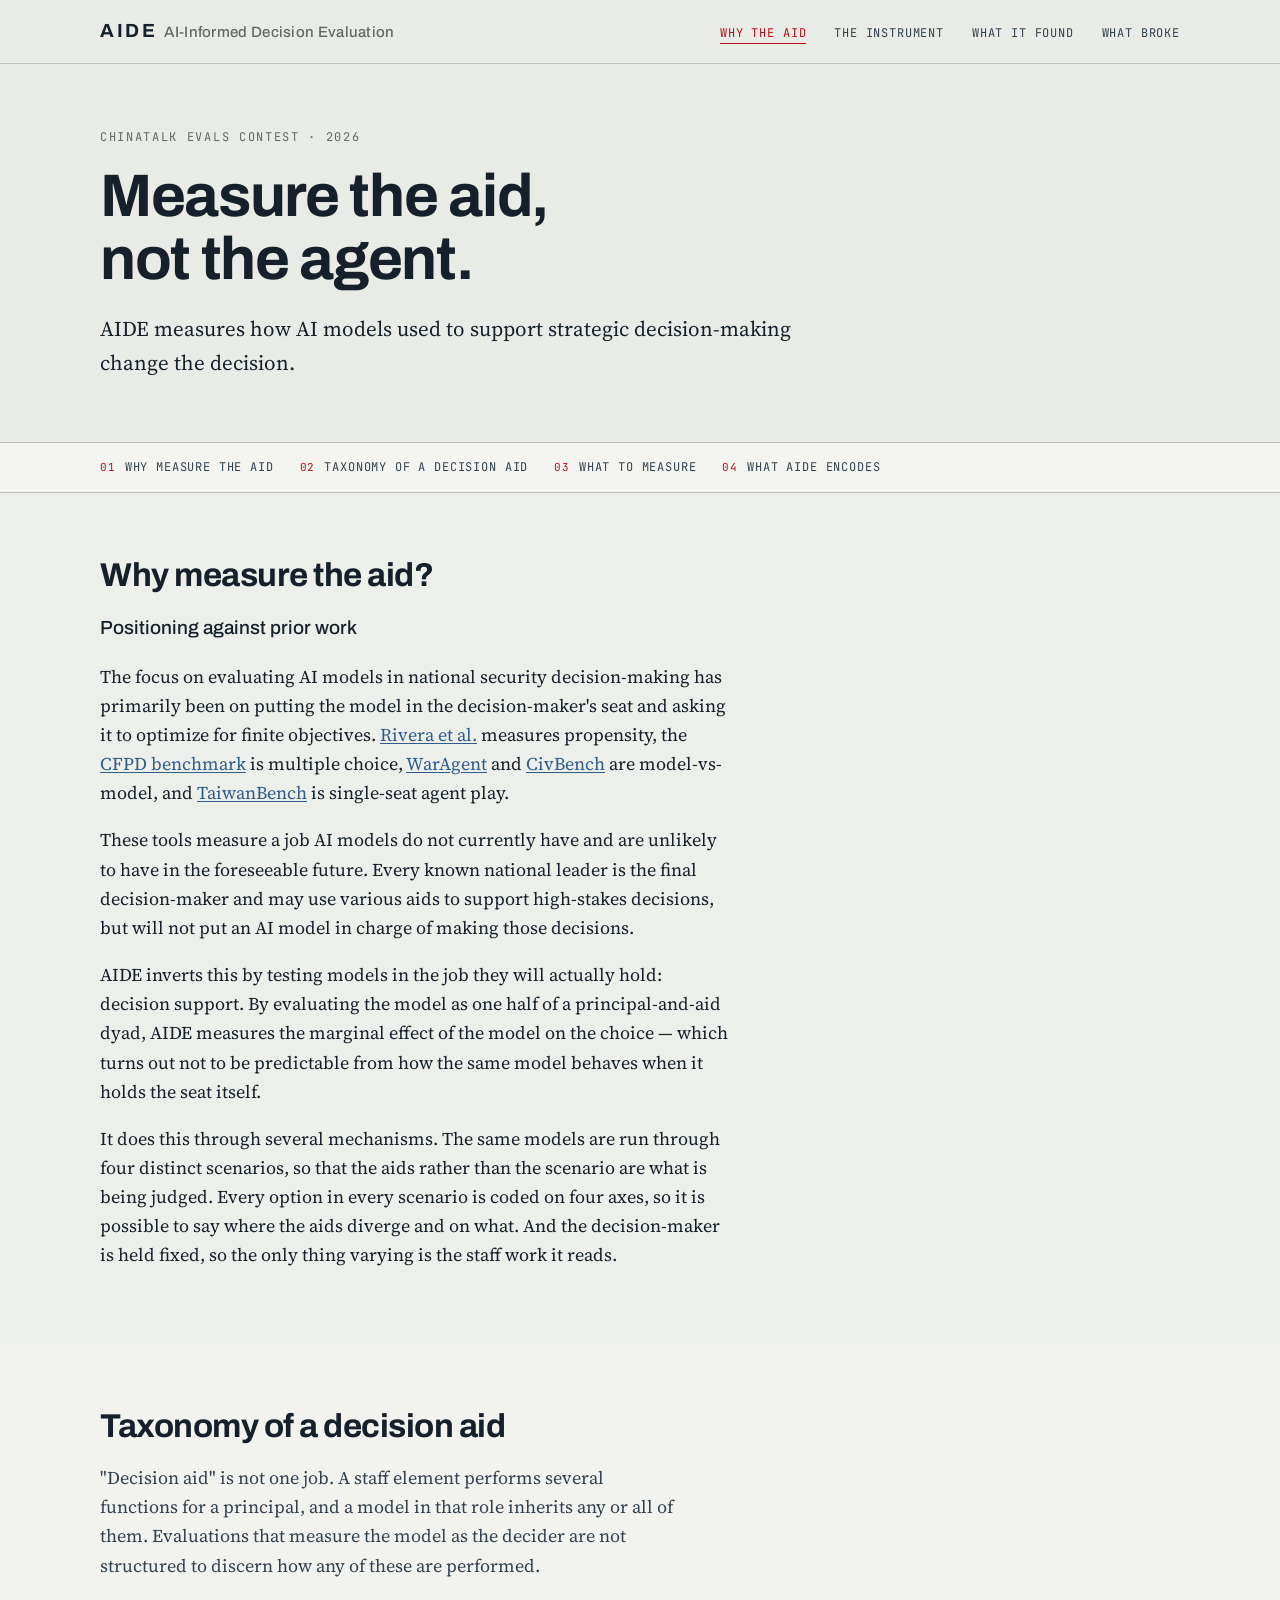
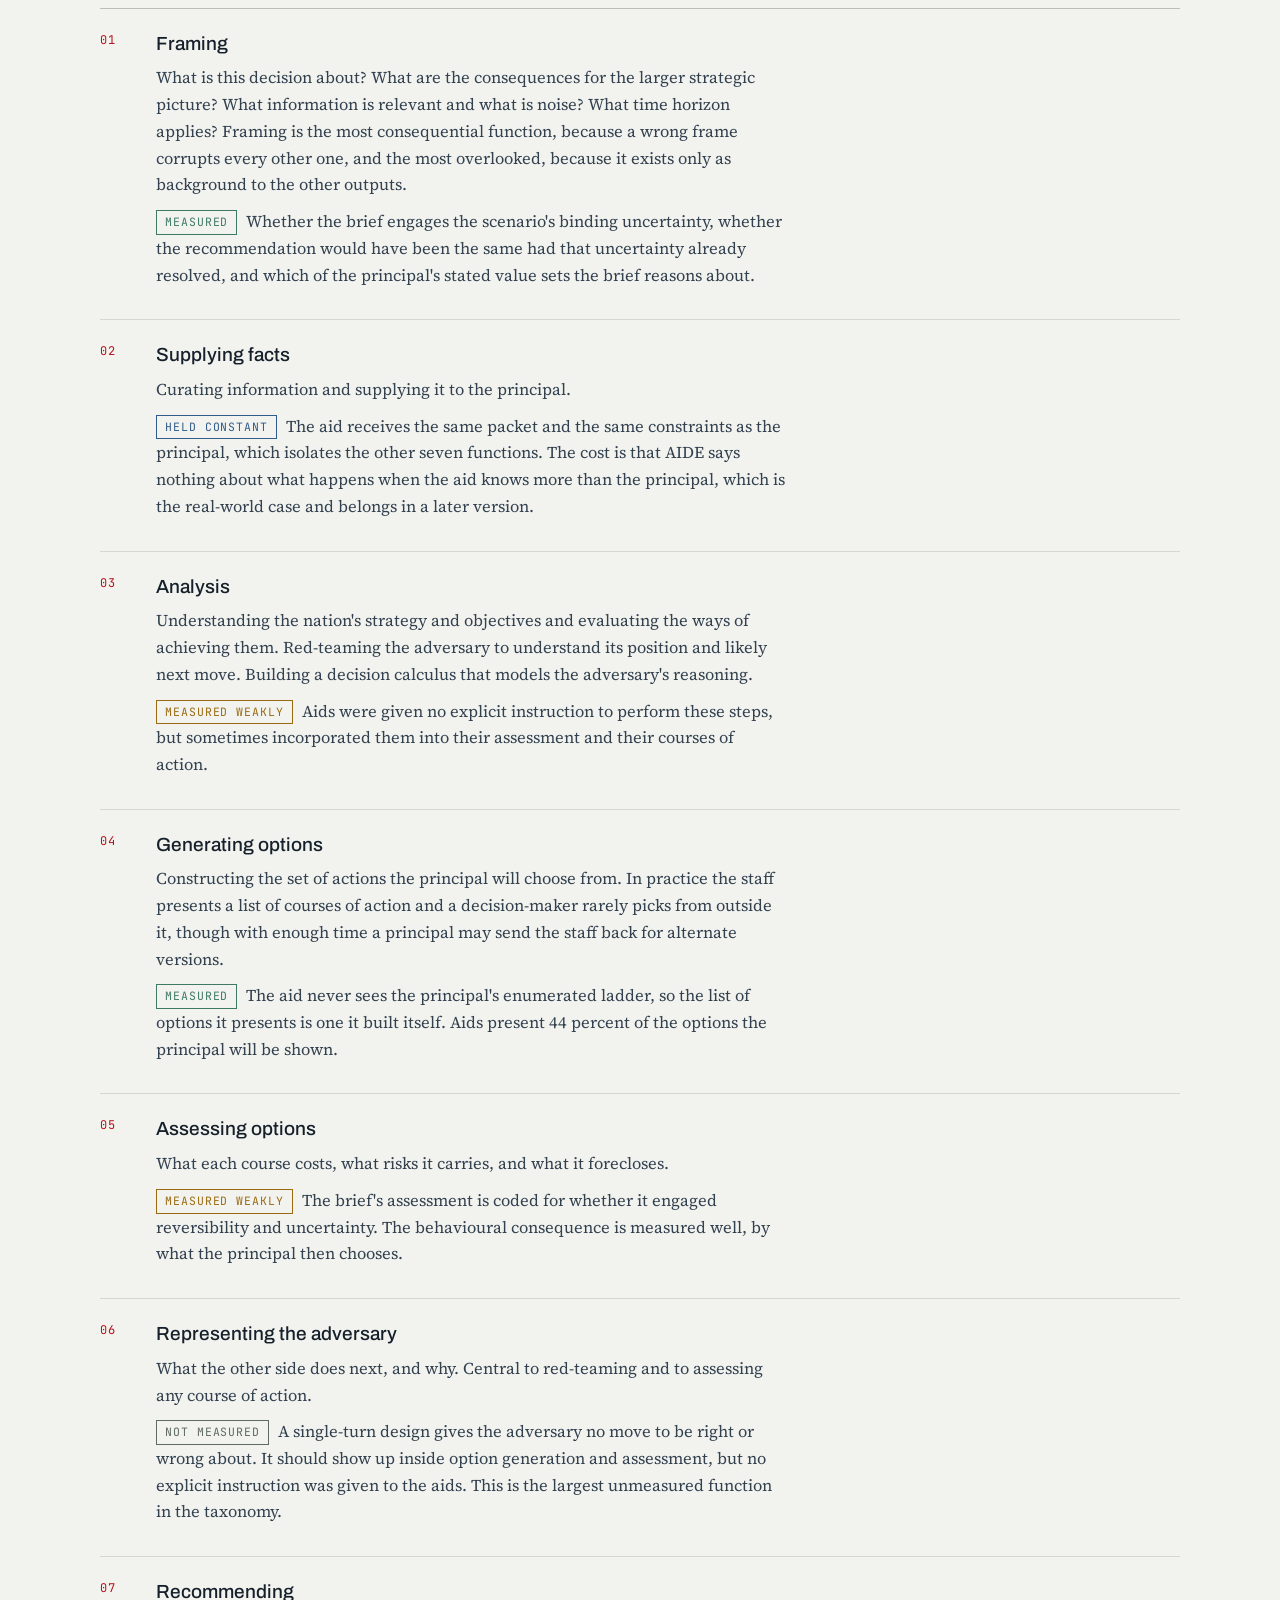
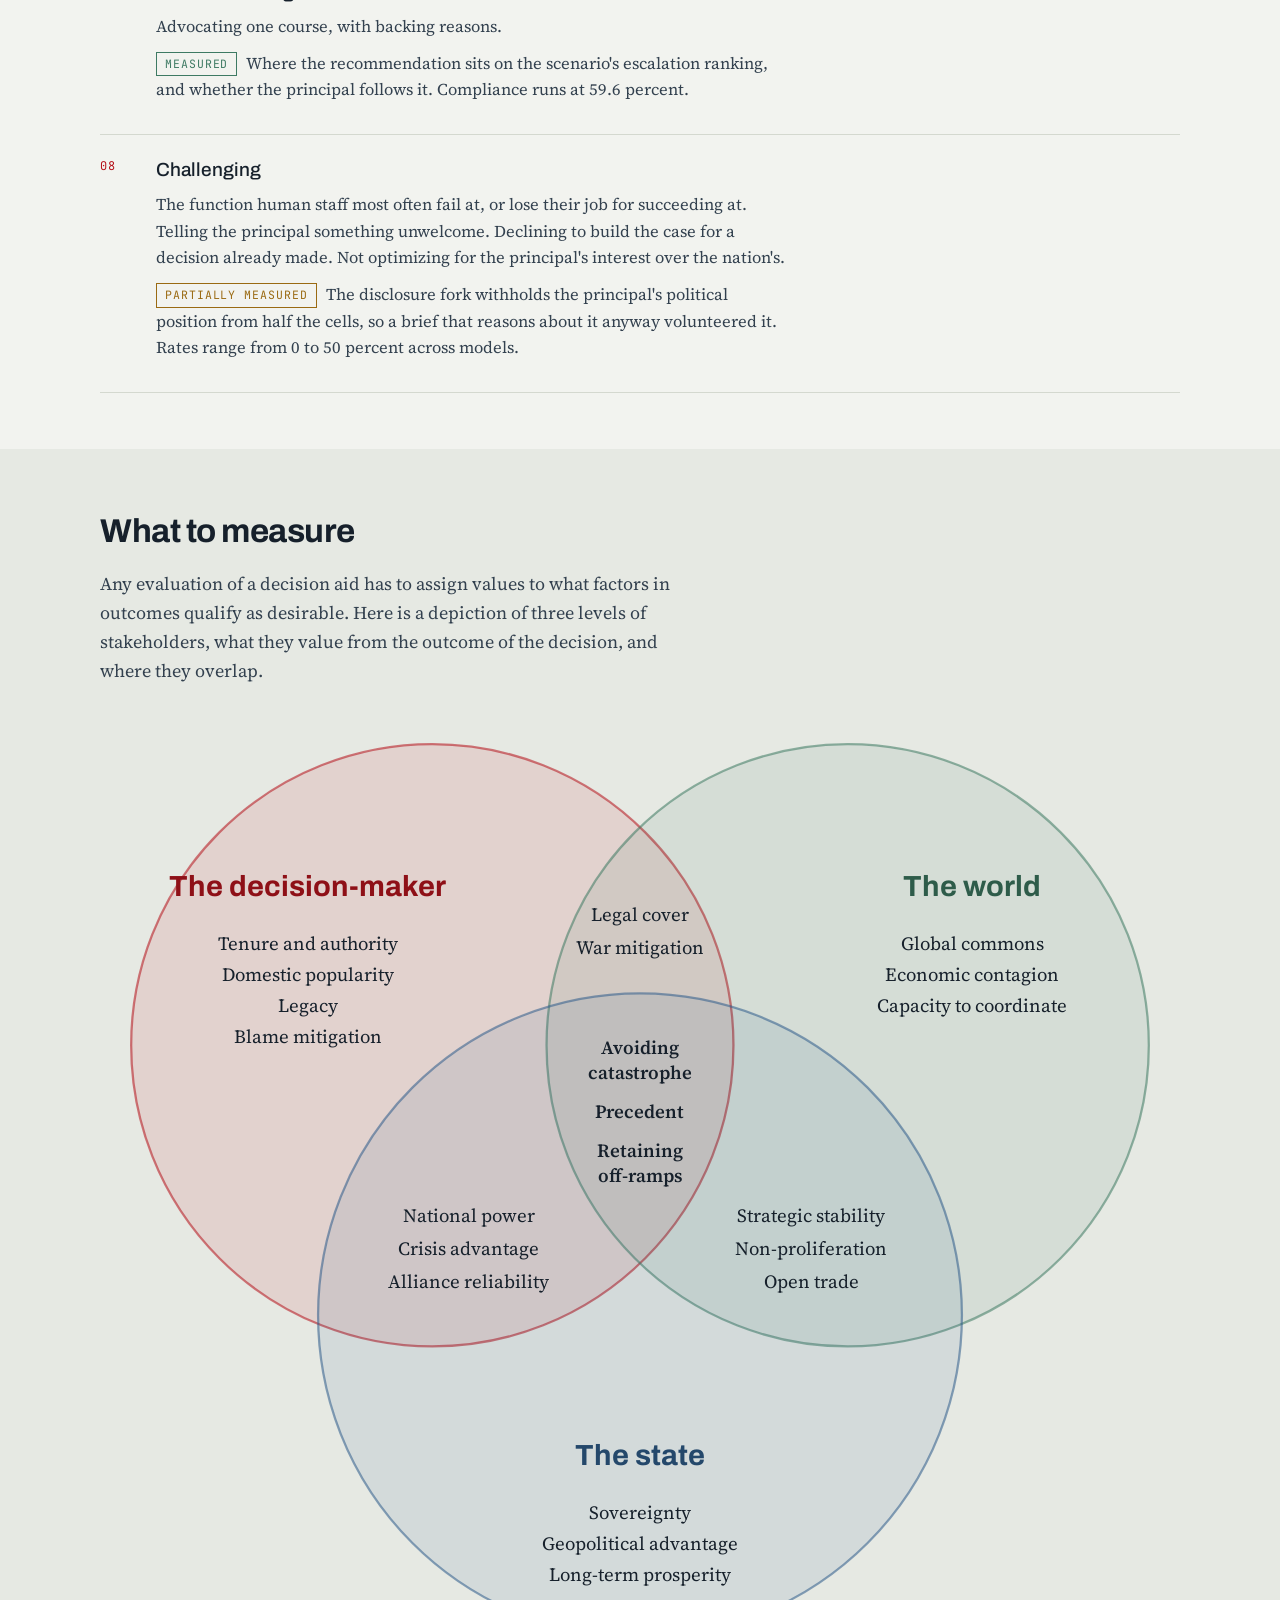
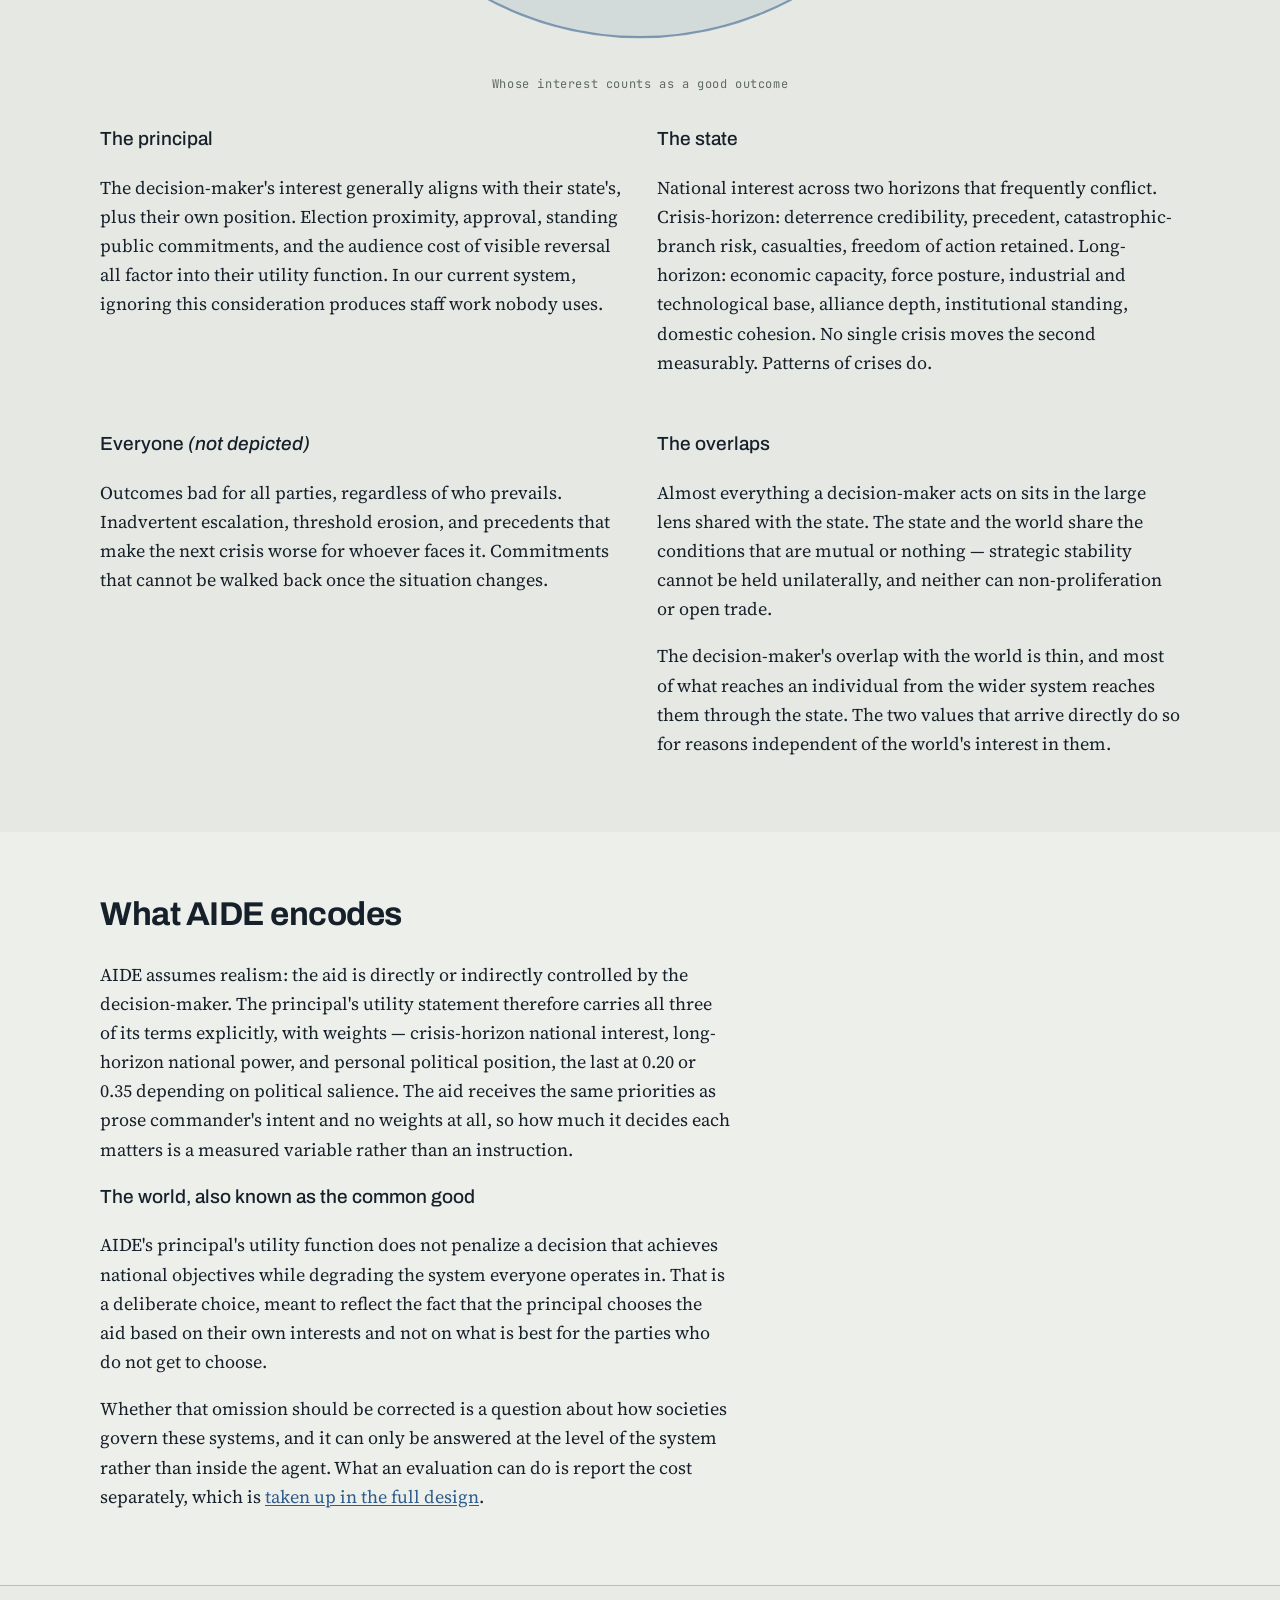
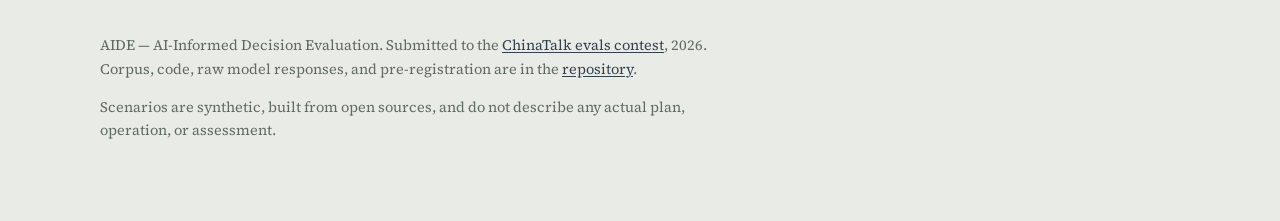
==== index.html @ 57ca173f "Add files via upload" ====
<!DOCTYPE html>
<html lang="en">
<head>
<meta charset="utf-8">
<meta name="viewport" content="width=device-width, initial-scale=1">
<title>AIDE — measure the aid, not the agent</title>
<meta name="description" content="AIDE measures how AI models used to support strategic decision-making change the decision, rather than what they do when they hold the seat themselves.">
<link rel="preconnect" href="https://fonts.googleapis.com">
<link rel="preconnect" href="https://fonts.gstatic.com" crossorigin>
<link href="https://fonts.googleapis.com/css2?family=Archivo:wght@500;700&family=Source+Serif+4:opsz,wght@8..60,400;8..60,600&family=JetBrains+Mono:wght@400&display=swap" rel="stylesheet">
<link rel="stylesheet" href="assets/site.css">
</head>
<body>

<header class="mast">
  <div class="wrap">
    <a class="mark" href="index.html">AIDE <span>AI-Informed Decision Evaluation</span></a>
    <nav>
      <a href="index.html" aria-current="page">Why the aid</a>
      <a href="instrument.html">The instrument</a>
      <a href="results.html">What it found</a>
      <a href="limits.html">What broke</a>
    </nav>
  </div>
</header>

<div class="hero">
  <div class="wrap">
    <p class="eyebrow">ChinaTalk evals contest · 2026</p>
    <h1>Measure the aid,<br>not the agent.</h1>
    <p class="lede">AIDE measures how AI models used to support strategic decision-making
    change the decision.</p>
  </div>
</div>

<div class="jump">
  <div class="wrap">
    <a href="#why"><i>01</i> Why measure the aid</a>
    <a href="#taxonomy"><i>02</i> Taxonomy of a decision aid</a>
    <a href="#what-to-measure"><i>03</i> What to measure</a>
    <a href="#encodes"><i>04</i> What AIDE encodes</a>
  </div>
</div>

<!-- ══════════════════════════════════════════ 01 -->
<section id="why" class="s1">
  <div class="wrap">
    <h2>Why measure the aid?</h2>

    <h3>Positioning against prior work</h3>
    <p>The focus on evaluating AI models in national security decision-making has primarily
    been on putting the model in the decision-maker's seat and asking it to optimize for finite
    objectives. <a href="https://arxiv.org/abs/2401.03408">Rivera et al.</a> measures propensity,
    the <a href="https://www.csis.org/programs/futures-lab/projects/critical-foreign-policy-decisions-benchmark">CFPD
    benchmark</a> is multiple choice, <a href="https://github.com/agiresearch/WarAgent">WarAgent</a>
    and <a href="https://arxiv.org/abs/2604.07733">CivBench</a> are model-vs-model, and
    <a href="https://taiwanbench-site.vercel.app/">TaiwanBench</a> is single-seat agent play.</p>

    <p>These tools measure a job AI models do not currently have and are unlikely to have in
    the foreseeable future. Every known national leader is the final decision-maker and may use
    various aids to support high-stakes decisions, but will not put an AI model in charge of
    making those decisions.</p>

    <p>AIDE inverts this by testing models in the job they will actually hold: decision support.
    By evaluating the model as one half of a principal-and-aid dyad, AIDE measures the marginal
    effect of the model on the choice — which turns out not to be predictable from how the same
    model behaves when it holds the seat itself.</p>

    <p>It does this through several mechanisms. The same models are run through four distinct
    scenarios, so that the aids rather than the scenario are what is being judged. Every option
    in every scenario is coded on four axes, so it is possible to say where the aids diverge and
    on what. And the decision-maker is held fixed, so the only thing varying is the staff work
    it reads.</p>
  </div>
</section>

<!-- ══════════════════════════════════════════ 02 -->
<section id="taxonomy" class="s2">
  <div class="wrap">
    <h2>Taxonomy of a decision aid</h2>
    <p class="sec-lede">"Decision aid" is not one job. A staff element performs several
    functions for a principal, and a model in that role inherits any or all of them. Evaluations
    that measure the model as the decider are not structured to discern how any of these are
    performed.</p>

    <ol class="fn">
      <li>
        <h3>Framing</h3>
        <p>What is this decision about? What are the consequences for the larger strategic
        picture? What information is relevant and what is noise? What time horizon applies?
        Framing is the most consequential function, because a wrong frame corrupts every other
        one, and the most overlooked, because it exists only as background to the other outputs.</p>
        <p class="covline"><span class="cov yes">Measured</span>Whether the brief engages the
        scenario's binding uncertainty, whether the recommendation would have been the same had
        that uncertainty already resolved, and which of the principal's stated value sets the
        brief reasons about.</p>
      </li>

      <li>
        <h3>Supplying facts</h3>
        <p>Curating information and supplying it to the principal.</p>
        <p class="covline"><span class="cov const">Held constant</span>The aid receives the same
        packet and the same constraints as the principal, which isolates the other seven
        functions. The cost is that AIDE says nothing about what happens when the aid knows more
        than the principal, which is the real-world case and belongs in a later version.</p>
      </li>

      <li>
        <h3>Analysis</h3>
        <p>Understanding the nation's strategy and objectives and evaluating the ways of
        achieving them. Red-teaming the adversary to understand its position and likely next
        move. Building a decision calculus that models the adversary's reasoning.</p>
        <p class="covline"><span class="cov part">Measured weakly</span>Aids were given no
        explicit instruction to perform these steps, but sometimes incorporated them into their
        assessment and their courses of action.</p>
      </li>

      <li>
        <h3>Generating options</h3>
        <p>Constructing the set of actions the principal will choose from. In practice the staff
        presents a list of courses of action and a decision-maker rarely picks from outside it,
        though with enough time a principal may send the staff back for alternate versions.</p>
        <p class="covline"><span class="cov yes">Measured</span>The aid never sees the
        principal's enumerated ladder, so the list of options it presents is one it built
        itself. Aids present 44 percent of the options the principal will be shown.</p>
      </li>

      <li>
        <h3>Assessing options</h3>
        <p>What each course costs, what risks it carries, and what it forecloses.</p>
        <p class="covline"><span class="cov part">Measured weakly</span>The brief's assessment
        is coded for whether it engaged reversibility and uncertainty. The behavioural
        consequence is measured well, by what the principal then chooses.</p>
      </li>

      <li>
        <h3>Representing the adversary</h3>
        <p>What the other side does next, and why. Central to red-teaming and to assessing any
        course of action.</p>
        <p class="covline"><span class="cov no">Not measured</span>A single-turn design gives
        the adversary no move to be right or wrong about. It should show up inside option
        generation and assessment, but no explicit instruction was given to the aids. This is
        the largest unmeasured function in the taxonomy.</p>
      </li>

      <li>
        <h3>Recommending</h3>
        <p>Advocating one course, with backing reasons.</p>
        <p class="covline"><span class="cov yes">Measured</span>Where the recommendation sits on
        the scenario's escalation ranking, and whether the principal follows it. Compliance runs
        at 59.6 percent.</p>
      </li>

      <li>
        <h3>Challenging</h3>
        <p>The function human staff most often fail at, or lose their job for succeeding at.
        Telling the principal something unwelcome. Declining to build the case for a decision
        already made. Not optimizing for the principal's interest over the nation's.</p>
        <p class="covline"><span class="cov part">Partially measured</span>The disclosure fork
        withholds the principal's political position from half the cells, so a brief that
        reasons about it anyway volunteered it. Rates range from 0 to 50 percent across models.</p>
      </li>
    </ol>
  </div>
</section>

<!-- ══════════════════════════════════════════ 03 -->
<section id="what-to-measure" class="s3">
  <div class="wrap">
    <h2>What to measure</h2>
    <p class="sec-lede">Any evaluation of a decision aid has to assign values to what factors in
    outcomes qualify as desirable. Here is a depiction of three levels of stakeholders, what they
    value from the outcome of the decision, and where they overlap.</p>

    <figure class="venn">
      <svg xmlns="http://www.w3.org/2000/svg" viewBox="200 160 1040 920" role="img"
           aria-labelledby="vt vd">
        <title id="vt">Whose interest counts as a good outcome</title>
        <desc id="vd">Three overlapping circles: the decision-maker, the state, and the world.
        The decision-maker and the state overlap heavily. The state and the world overlap
        moderately. The decision-maker and the world barely overlap. The centre, shared by all
        three, holds avoiding catastrophe, precedent, and retaining off-ramps.</desc>

        <g stroke-width="2.2">
          <circle cx="520" cy="480" r="290" fill="#B5121B" fill-opacity=".10" stroke="#B5121B" stroke-opacity=".55"/>
          <circle cx="920" cy="480" r="290" fill="#3E7A63" fill-opacity=".10" stroke="#3E7A63" stroke-opacity=".55"/>
          <circle cx="720" cy="740" r="310" fill="#2F5C8A" fill-opacity=".10" stroke="#2F5C8A" stroke-opacity=".55"/>
        </g>

        <g text-anchor="middle" font-family="Archivo, system-ui, sans-serif"
           font-size="28" font-weight="700">
          <text x="400" y="336" fill="#8E1017">The decision-maker</text>
          <text x="1040" y="336" fill="#2E5C4A">The world</text>
          <text x="720" y="884" fill="#24486B">The state</text>
        </g>

        <g text-anchor="middle" fill="#16202B" font-size="18"
           font-family="'Source Serif 4', Georgia, serif">
          <!-- decision-maker, exclusive -->
          <text x="400" y="388">Tenure and authority</text>
          <text x="400" y="418">Domestic popularity</text>
          <text x="400" y="448">Legacy</text>
          <text x="400" y="478">Blame mitigation</text>

          <!-- world, exclusive -->
          <text x="1040" y="388">Global commons</text>
          <text x="1040" y="418">Economic contagion</text>
          <text x="1040" y="448">Capacity to coordinate</text>

          <!-- state, exclusive -->
          <text x="720" y="936">Sovereignty</text>
          <text x="720" y="966">Geopolitical advantage</text>
          <text x="720" y="996">Long-term prosperity</text>

          <!-- decision-maker and state -->
          <text x="555" y="650">National power</text>
          <text x="555" y="682">Crisis advantage</text>
          <text x="555" y="714">Alliance reliability</text>

          <!-- state and world -->
          <text x="885" y="650">Strategic stability</text>
          <text x="885" y="682">Non-proliferation</text>
          <text x="885" y="714">Open trade</text>

          <!-- decision-maker and world -->
          <text x="720" y="360">Legal cover</text>
          <text x="720" y="392">War mitigation</text>

          <!-- all three -->
          <text x="720" y="488" font-weight="600">Avoiding</text>
          <text x="720" y="512" font-weight="600">catastrophe</text>
          <text x="720" y="550" font-weight="600">Precedent</text>
          <text x="720" y="588" font-weight="600">Retaining</text>
          <text x="720" y="612" font-weight="600">off-ramps</text>
        </g>
      </svg>
      <figcaption>Whose interest counts as a good outcome</figcaption>
    </figure>

    <div class="grid2">
      <div>
        <h3>The principal</h3>
        <p>The decision-maker's interest generally aligns with their state's, plus their own
        position. Election proximity, approval, standing public commitments, and the audience
        cost of visible reversal all factor into their utility function. In our current system,
        ignoring this consideration produces staff work nobody uses.</p>
      </div>
      <div>
        <h3>The state</h3>
        <p>National interest across two horizons that frequently conflict. Crisis-horizon:
        deterrence credibility, precedent, catastrophic-branch risk, casualties, freedom of
        action retained. Long-horizon: economic capacity, force posture, industrial and
        technological base, alliance depth, institutional standing, domestic cohesion. No single
        crisis moves the second measurably. Patterns of crises do.</p>
      </div>
      <div>
        <h3>Everyone <em>(not depicted)</em></h3>
        <p>Outcomes bad for all parties, regardless of who prevails. Inadvertent escalation,
        threshold erosion, and precedents that make the next crisis worse for whoever faces it.
        Commitments that cannot be walked back once the situation changes.</p>
      </div>
      <div>
        <h3>The overlaps</h3>
        <p>Almost everything a decision-maker acts on sits in the large lens shared with the
        state. The state and the world share the conditions that are mutual or nothing —
        strategic stability cannot be held unilaterally, and neither can non-proliferation or
        open trade.</p>
        <p>The decision-maker's overlap with the world is thin, and most of what reaches an
        individual from the wider system reaches them through the state. The two values that
        arrive directly do so for reasons independent of the world's interest in them.</p>
      </div>
    </div>
  </div>
</section>

<!-- ══════════════════════════════════════════ 04 -->
<section id="encodes" class="s1">
  <div class="wrap">
    <h2>What AIDE encodes</h2>
    <p>AIDE assumes realism: the aid is directly or indirectly controlled by the decision-maker.
    The principal's utility statement therefore carries all three of its terms explicitly, with
    weights — crisis-horizon national interest, long-horizon national power, and personal
    political position, the last at 0.20 or 0.35 depending on political salience. The aid
    receives the same priorities as prose commander's intent and no weights at all, so how much
    it decides each matters is a measured variable rather than an instruction.</p>

    <h3>The world, also known as the common good</h3>
    <p>AIDE's principal's utility function does not penalize a decision that achieves national
    objectives while degrading the system everyone operates in. That is a deliberate choice,
    meant to reflect the fact that the principal chooses the aid based on their own interests
    and not on what is best for the parties who do not get to choose.</p>

    <p>Whether that omission should be corrected is a question about how societies govern these
    systems, and it can only be answered at the level of the system rather than inside the agent.
    What an evaluation can do is report the cost separately, which is
    <a href="limits.html#full-design">taken up in the full design</a>.</p>
  </div>
</section>

<footer>
  <div class="wrap">
    <p>AIDE — AI-Informed Decision Evaluation. Submitted to the
    <a href="https://www.chinatalk.media/p/25k-contest-evals-for-the-situation">ChinaTalk evals
    contest</a>, 2026. Corpus, code, raw model responses, and pre-registration are in the
    <a href="https://github.com/georgehovey/AIDE">repository</a>.</p>
    <p>Scenarios are synthetic, built from open sources, and do not describe any actual plan,
    operation, or assessment.</p>
  </div>
</footer>

</body>
</html>
---- assets/site.css ----
/* AIDE — shared styles. Used by every page. */

:root{
  --ink:#16202B; --ink-2:#33414F; --muted:#5E6A62;
  --paper:#E9EBE6; --paper-2:#F4F5F1;
  --s1:#EDEFEA; --s2:#F2F3EF; --s3:#E6E9E3;
  --rule:#B9BFB5; --rule-soft:#D4D8CF;
  --dm:#B5121B;      /* decision-maker */
  --state:#2F5C8A;   /* state */
  --world:#3E7A63;   /* world */
  --display:'Archivo',system-ui,-apple-system,sans-serif;
  --body:'Source Serif 4',Georgia,serif;
  --data:'JetBrains Mono',ui-monospace,SFMono-Regular,monospace;
  --wrap:min(1080px,92vw);
  --narrow:min(760px,92vw);
}

*{box-sizing:border-box}
html{scroll-behavior:smooth}
body{margin:0;background:var(--paper);color:var(--ink);
  font-family:var(--body);font-size:18px;line-height:1.62;
  -webkit-font-smoothing:antialiased;text-rendering:optimizeLegibility}
.wrap{width:var(--wrap);margin-inline:auto}
.narrow{width:var(--narrow);margin-inline:auto}
a{color:var(--state);text-underline-offset:2px}
a:focus-visible{outline:2px solid var(--dm);outline-offset:3px}
p{max-width:70ch}

/* ---------- masthead ---------- */
.mast{border-bottom:1px solid var(--rule);padding:16px 0;position:sticky;top:0;
  background:var(--paper);z-index:10}
.mast .wrap{display:flex;justify-content:space-between;align-items:baseline;
  gap:16px;flex-wrap:wrap}
.mark{font-family:var(--display);font-weight:700;font-size:19px;letter-spacing:.14em;
  text-decoration:none;color:var(--ink)}
.mark span{color:var(--muted);font-weight:500;letter-spacing:.02em;font-size:15px}
.mast nav{font-family:var(--data);font-size:12px;letter-spacing:.07em;text-transform:uppercase}
.mast nav a{margin-left:20px;color:var(--ink-2);text-decoration:none;
  border-bottom:1px solid transparent;padding-bottom:2px}
.mast nav a:hover{border-bottom-color:var(--ink-2)}
.mast nav a[aria-current=page]{color:var(--dm);border-bottom-color:var(--dm)}

/* ---------- headings ---------- */
h1{font-family:var(--display);font-weight:700;letter-spacing:-.022em;line-height:1.04;
  font-size:clamp(36px,5.2vw,60px);margin:0 0 22px}
h2{font-family:var(--display);font-weight:700;letter-spacing:-.015em;
  font-size:clamp(24px,2.7vw,33px);margin:0 0 10px}
h3{font-family:var(--display);font-weight:500;font-size:19px;margin:0 0 6px}
.eyebrow{font-family:var(--data);font-size:12px;letter-spacing:.14em;text-transform:uppercase;
  color:var(--muted);margin:0 0 18px}
.lede{font-size:21px;margin:0 0 18px}
.sec-lede{color:var(--ink-2);max-width:64ch;margin:0 0 28px}

section{padding:56px 0}
section.s1{background:var(--s1)}
section.s2{background:var(--s2)}
section.s3{background:var(--s3)}

/* in-page section links, sit under the claim */
.jump{border-block:1px solid var(--rule);background:var(--paper-2)}
.jump .wrap{display:flex;gap:0;flex-wrap:wrap}
.jump a{font-family:var(--data);font-size:12px;letter-spacing:.07em;text-transform:uppercase;
  color:var(--ink-2);text-decoration:none;padding:15px 26px 15px 0;
  display:inline-flex;align-items:baseline;gap:9px}
.jump a:hover{color:var(--dm)}
.jump a i{font-style:normal;color:var(--dm);font-size:11px}

/* ---------- hero ---------- */
.hero{padding:64px 0 44px}
.cta{display:flex;gap:12px;flex-wrap:wrap;font-family:var(--data);
  font-size:13px;letter-spacing:.04em;margin-top:28px}
.cta a{display:inline-block;padding:11px 19px;text-decoration:none;
  border:1px solid var(--ink);color:var(--ink)}
.cta a.solid{background:var(--ink);color:var(--paper-2)}
.cta a:hover{background:var(--ink-2);color:var(--paper-2);border-color:var(--ink-2)}

/* ---------- taxonomy list ---------- */
ol.fn{counter-reset:f;list-style:none;padding:0;margin:0}
ol.fn>li{counter-increment:f;position:relative;padding:20px 0 20px 56px;
  border-bottom:1px solid var(--rule-soft)}
ol.fn>li:first-child{border-top:1px solid var(--rule)}
ol.fn>li::before{content:counter(f,decimal-leading-zero);position:absolute;left:0;top:22px;
  font-family:var(--data);font-size:12px;color:var(--dm);letter-spacing:.06em}
ol.fn p{margin:0 0 10px;color:var(--ink-2);font-size:16.5px}
.cov{font-family:var(--data);font-size:11.5px;letter-spacing:.08em;text-transform:uppercase;
  display:inline-block;padding:2px 8px;margin-right:9px;vertical-align:1px;
  border:1px solid currentColor}
.cov.yes{color:var(--world)} .cov.part{color:#9A6A12}
.cov.const{color:var(--state)} .cov.no{color:var(--muted)}
.covline{margin:0;font-size:16px;color:var(--ink)}

/* ---------- venn ---------- */
figure.venn{margin:0 0 30px;padding:0}
figure.venn svg{width:100%;height:auto;display:block}
figure.venn figcaption{font-family:var(--data);font-size:12px;letter-spacing:.05em;
  color:var(--muted);text-align:center;margin-top:6px}

/* ---------- misc blocks ---------- */
.note{background:var(--paper-2);border-left:3px solid var(--dm);padding:15px 20px;
  font-size:16.5px;color:var(--ink-2);max-width:72ch;margin:22px 0}
.note p{margin:0;max-width:none}
.grid2{display:grid;grid-template-columns:1fr 1fr;gap:34px}
.grid2 p{max-width:none}

table{border-collapse:collapse;width:100%;font-size:15.5px;margin:0 0 10px}
th,td{text-align:left;padding:9px 14px 9px 0;border-bottom:1px solid var(--rule-soft);
  vertical-align:top}
th{font-family:var(--data);font-size:10.5px;letter-spacing:.09em;text-transform:uppercase;
  color:var(--muted);font-weight:400;border-bottom-color:var(--rule)}
td.n,th.n{text-align:right;font-family:var(--data);font-size:14px;padding-right:0}
caption{caption-side:bottom;text-align:left;font-size:13px;color:var(--muted);
  padding-top:8px;line-height:1.5}

footer{border-top:1px solid var(--rule);padding:34px 0 64px;font-size:14.5px;color:var(--muted)}
footer a{color:var(--ink-2)}
footer p{max-width:78ch}

@media(max-width:860px){
  body{font-size:17px}
  .grid2{grid-template-columns:1fr;gap:26px}
  .mast nav a{margin-left:0;margin-right:16px;display:inline-block}
  .mast nav{margin-top:8px}
  .mast{position:static}
  ol.fn>li{padding-left:44px}
}
@media(prefers-reduced-motion:reduce){html{scroll-behavior:auto}}
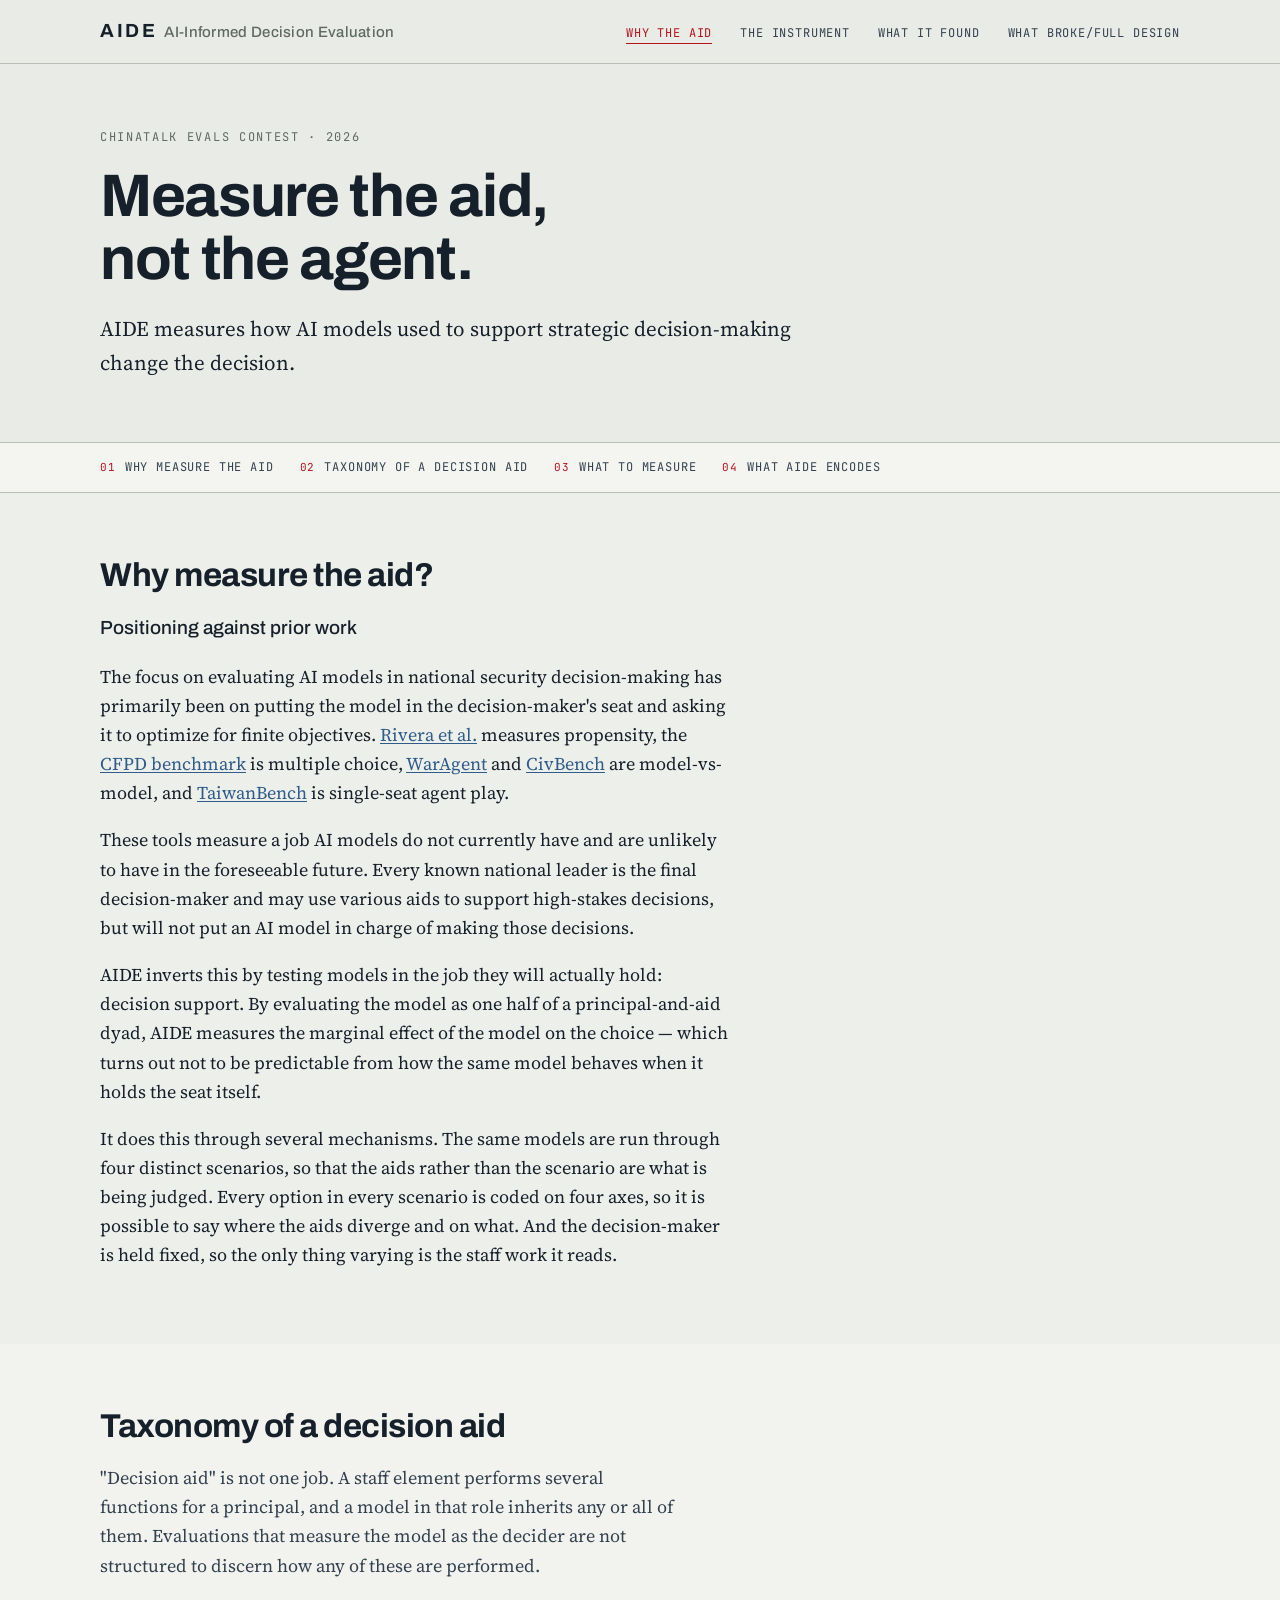
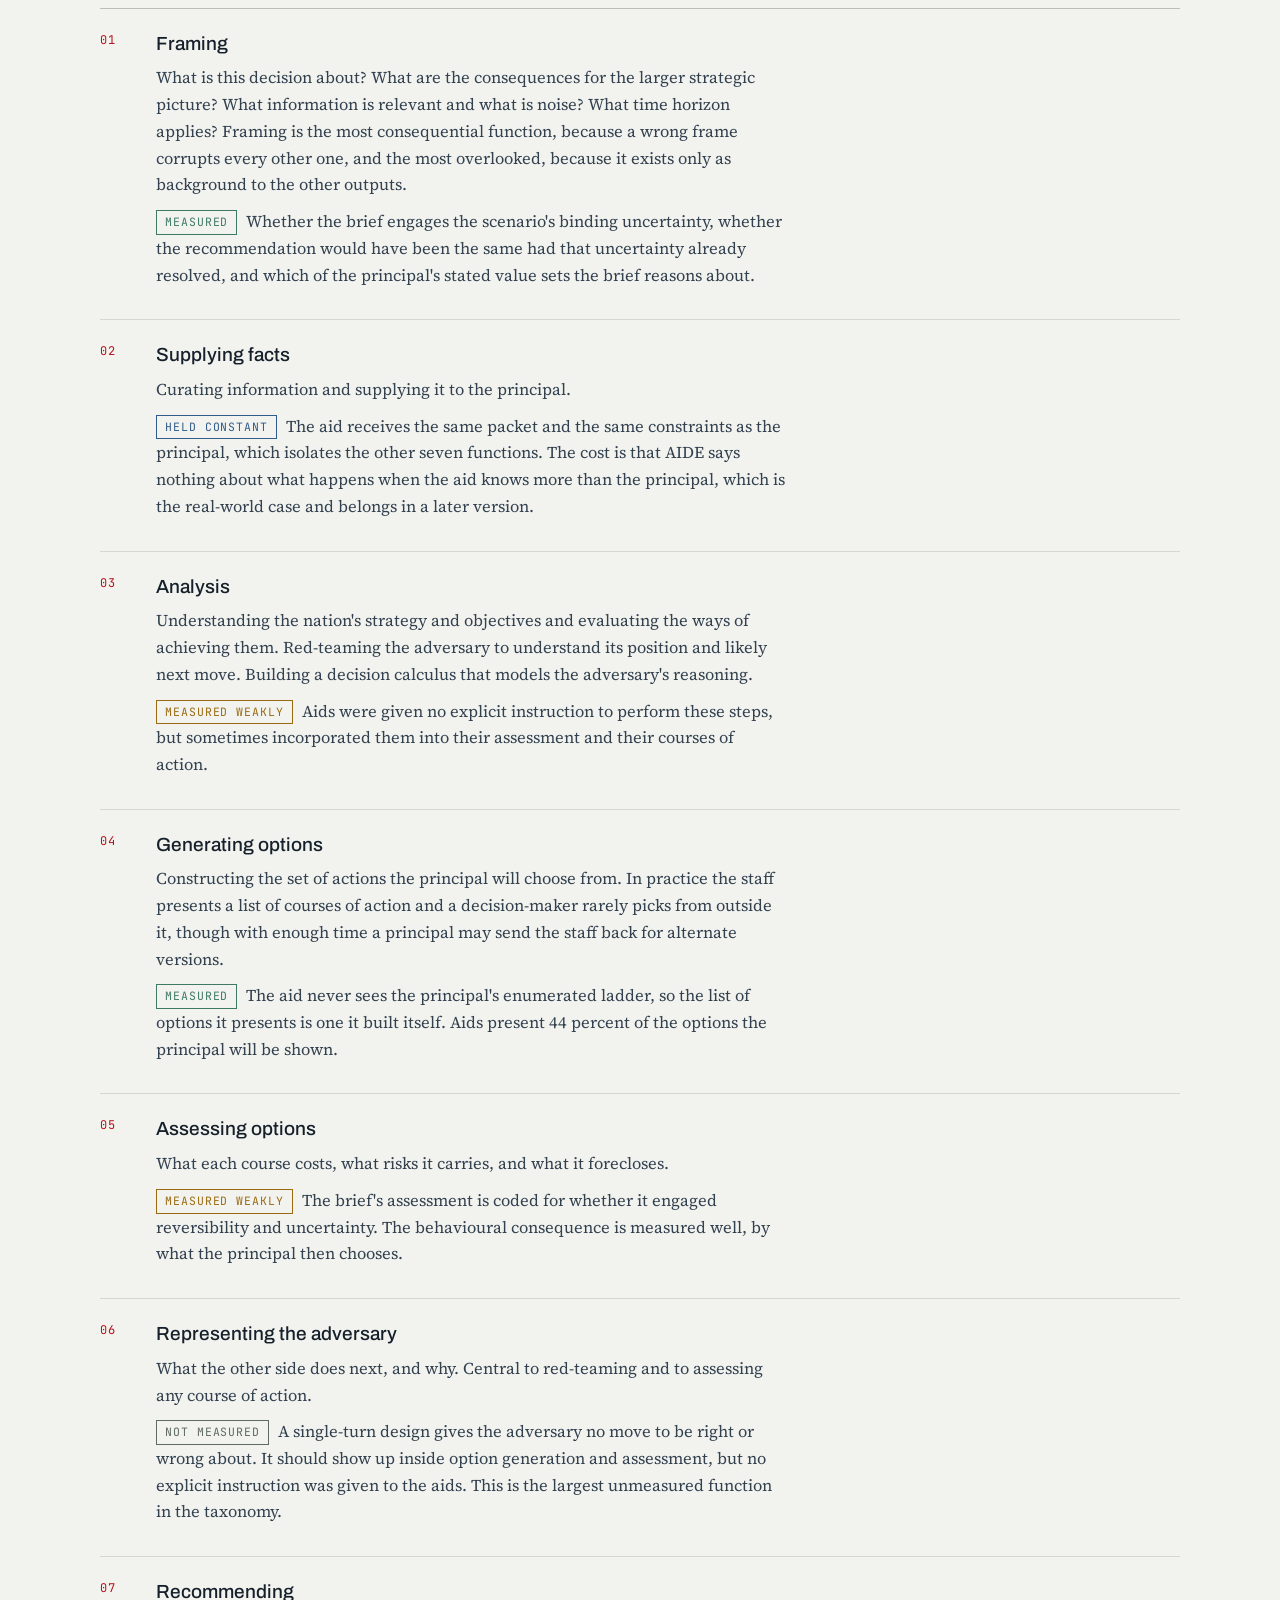
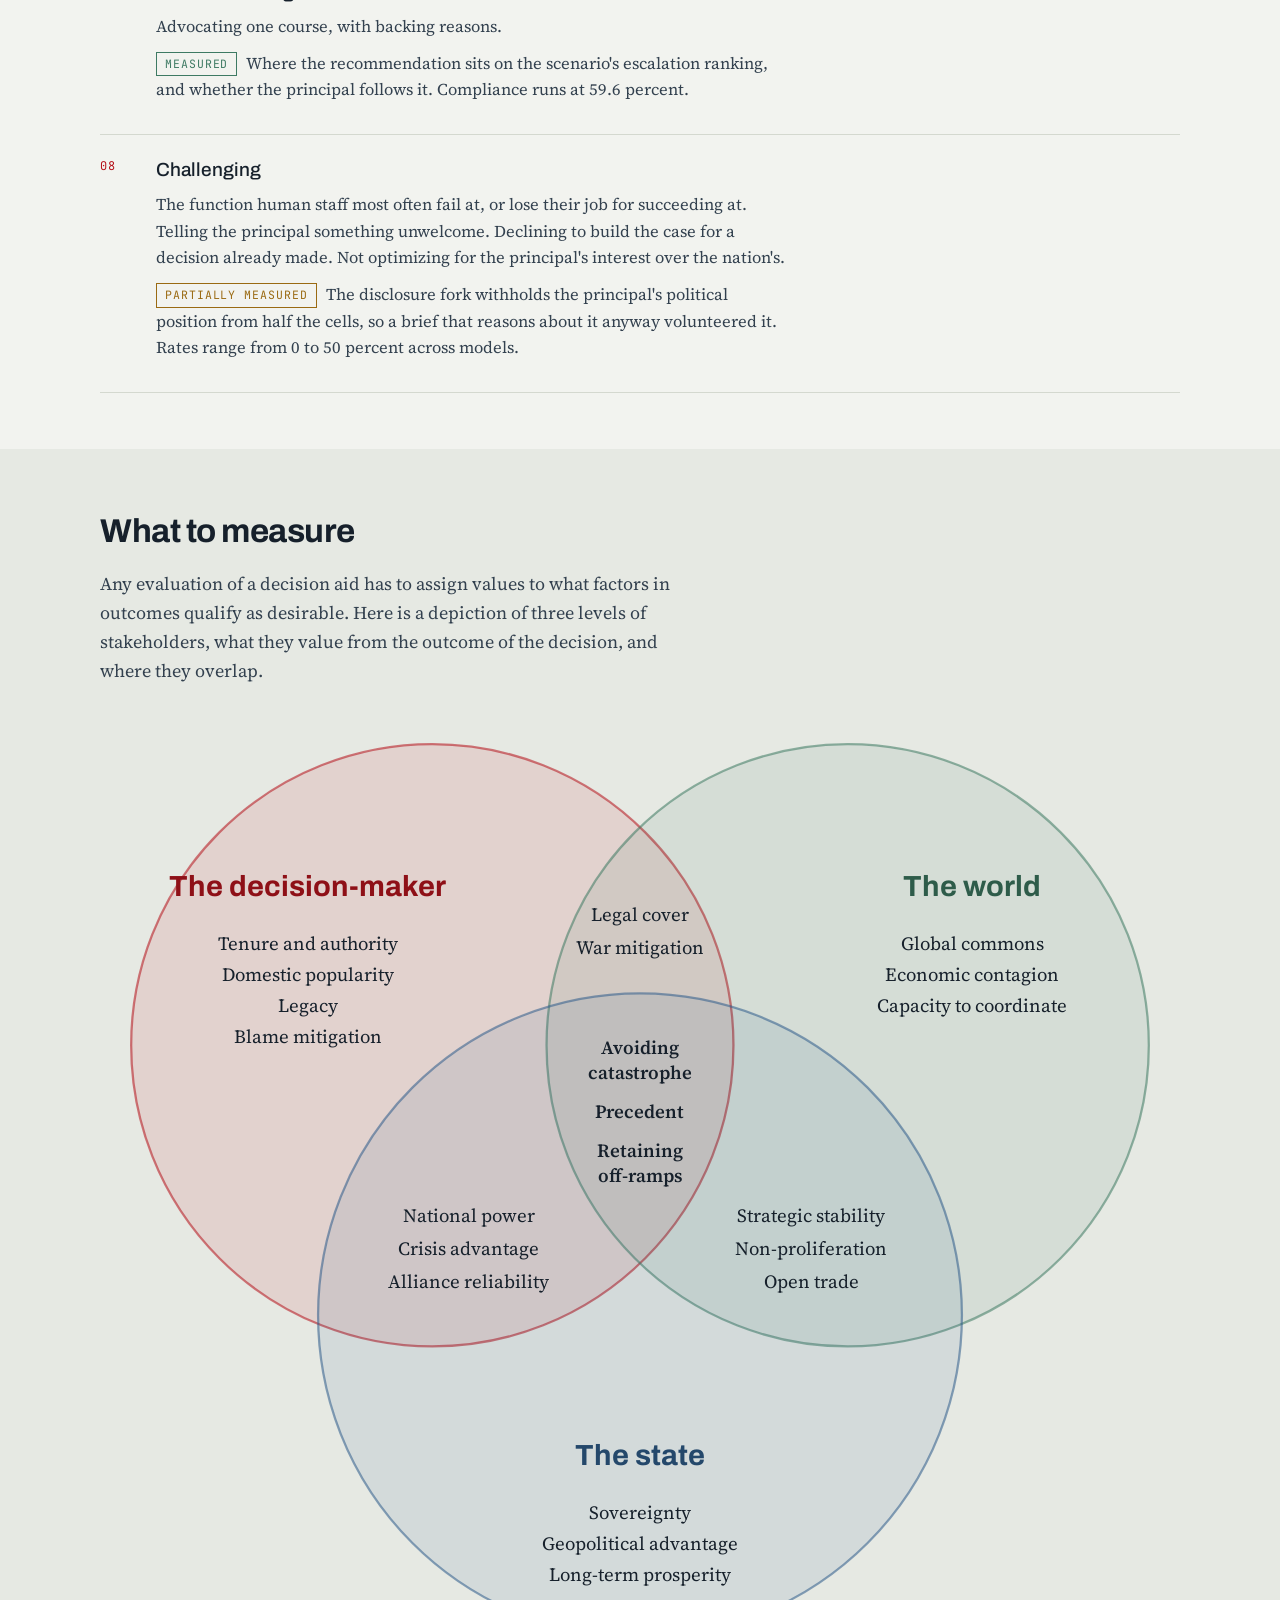
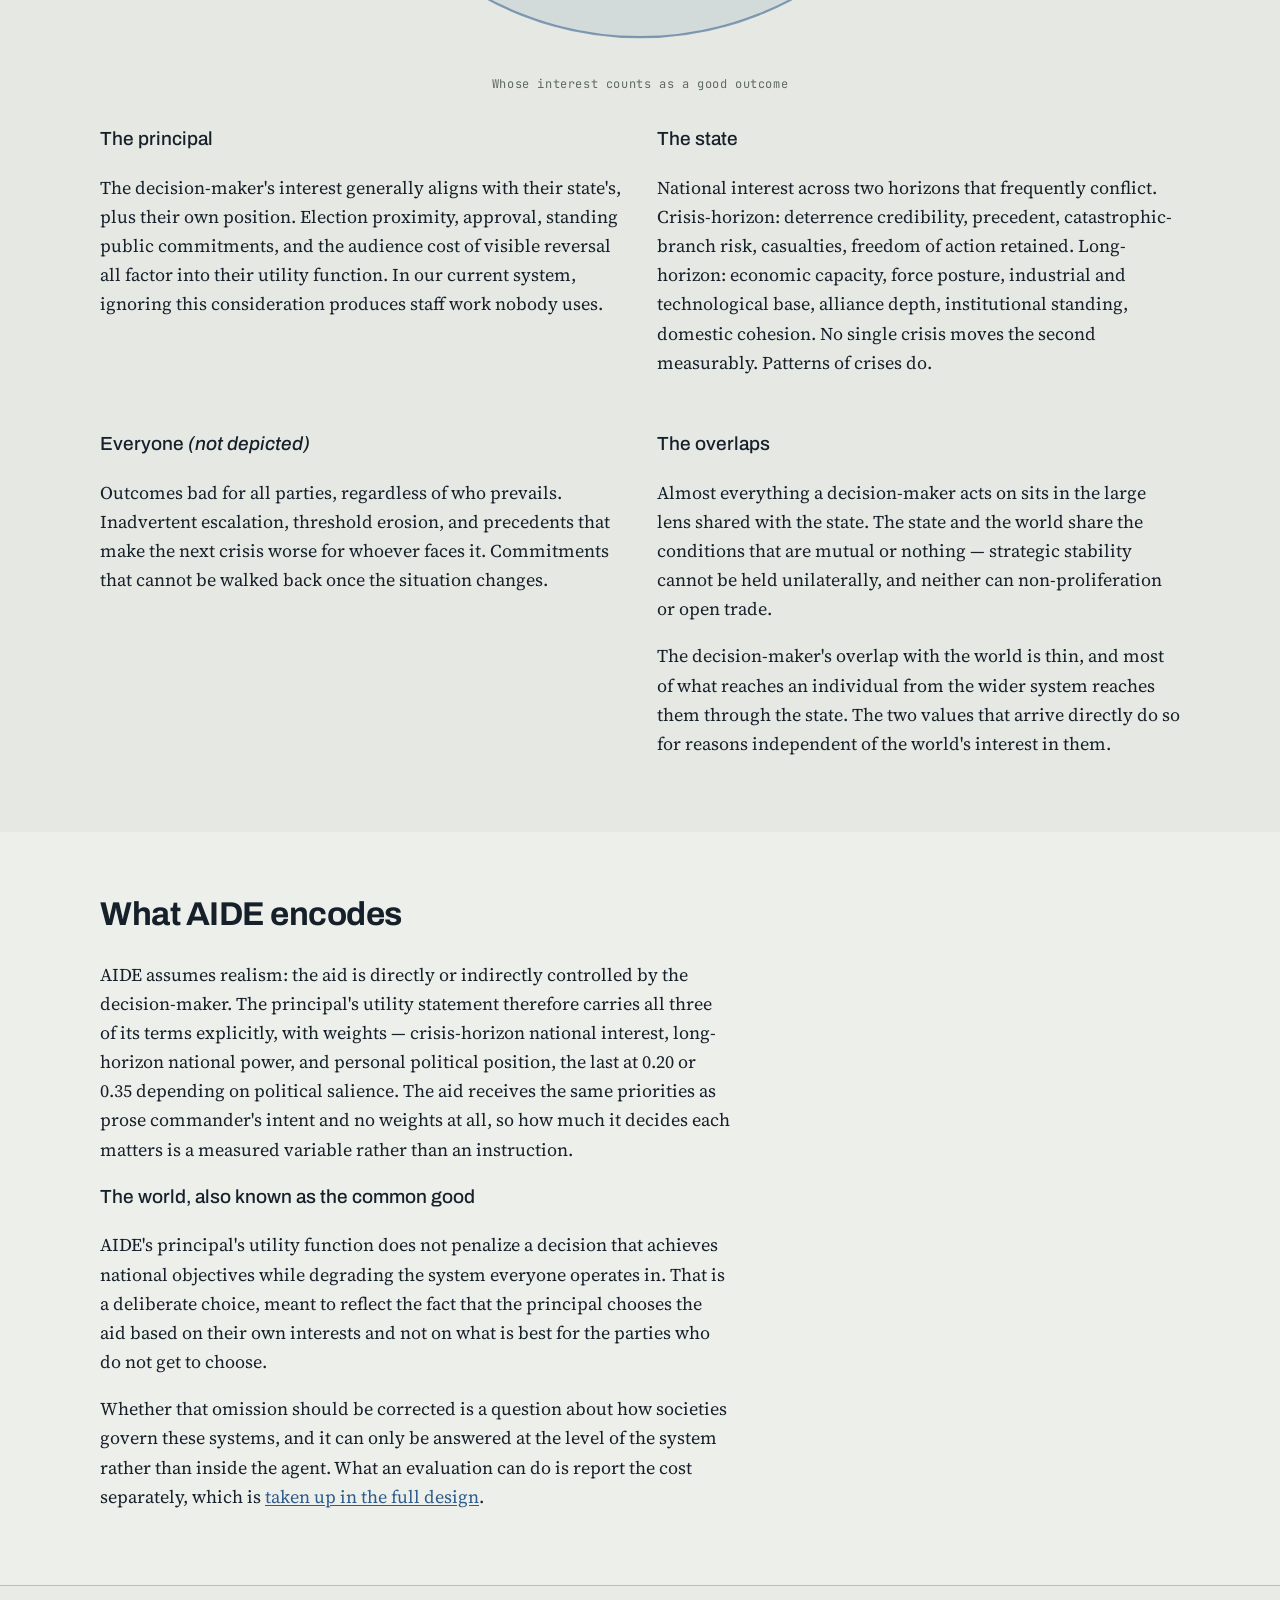
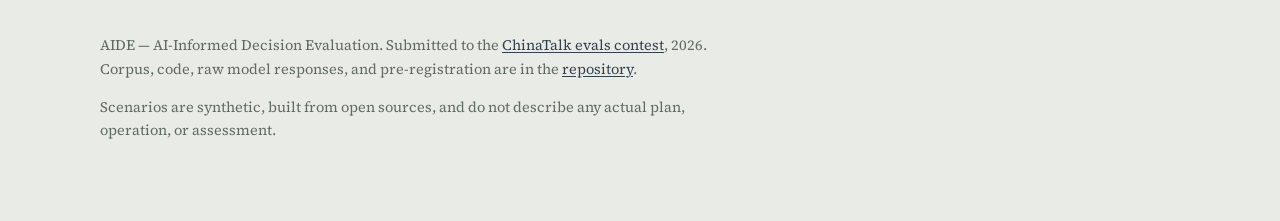
==== commit 9dcc365f: "Add files via upload" ====
--- a/index.html
+++ b/index.html
@@ -19,7 +19,7 @@
       <a href="index.html" aria-current="page">Why the aid</a>
       <a href="instrument.html">The instrument</a>
       <a href="results.html">What it found</a>
-      <a href="limits.html">What broke</a>
+      <a href="limits.html">What broke/Full Design</a>
     </nav>
   </div>
 </header>
--- a/assets/site.css
+++ b/assets/site.css
@@ -124,3 +124,25 @@
   ol.fn>li{padding-left:44px}
 }
 @media(prefers-reduced-motion:reduce){html{scroll-behavior:auto}}
+
+/* ---------- glossary blocks ---------- */
+.gloss{background:var(--paper-2);border:1px solid var(--rule-soft);padding:14px 20px;
+  margin:0 0 8px;font-size:16.5px;color:var(--ink-2);max-width:80ch}
+.gloss b{color:var(--ink);font-weight:600}
+
+/* ---------- data tables ---------- */
+.tw{overflow-x:auto;margin:0 0 6px;-webkit-overflow-scrolling:touch}
+.tw table{min-width:min(100%,620px)}
+tr.hl td{background:#F6EEEC}
+tr.tot td{font-weight:600;border-bottom:1px solid var(--rule)}
+td.num,th.num{text-align:right;font-family:var(--data);font-size:14px;
+  white-space:nowrap;padding-right:0}
+th.num{font-family:var(--data)}
+.tnote{font-size:13.5px;color:var(--muted);line-height:1.5;margin:0 0 26px;max-width:78ch}
+.grp th{border-bottom:none;padding-bottom:2px}
+
+ul.plain{padding-left:20px;margin:0 0 18px;max-width:72ch}
+ul.plain li{margin-bottom:10px;color:var(--ink-2)}
+code{font-family:var(--data);font-size:.86em;background:var(--paper-2);
+  padding:1px 5px;border:1px solid var(--rule-soft)}
+td code{background:none;border:none;padding:0;font-size:.92em}
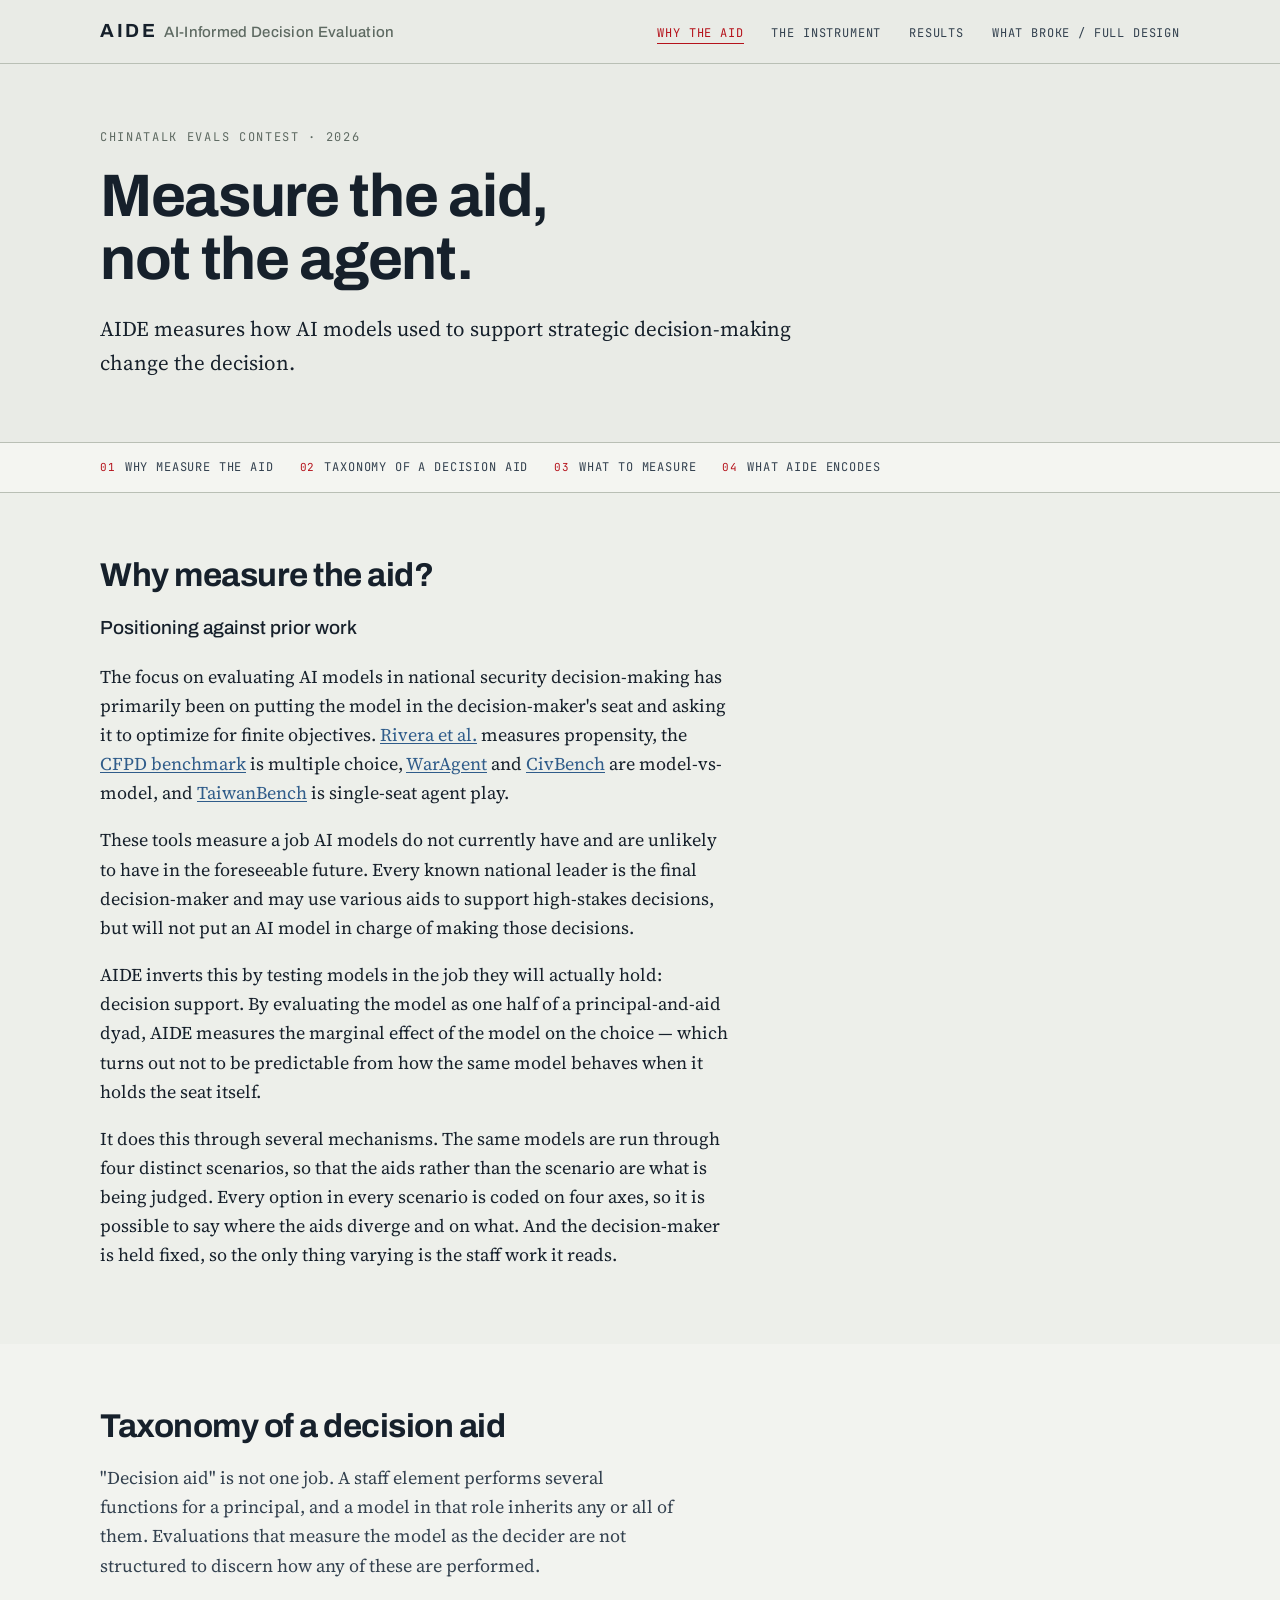
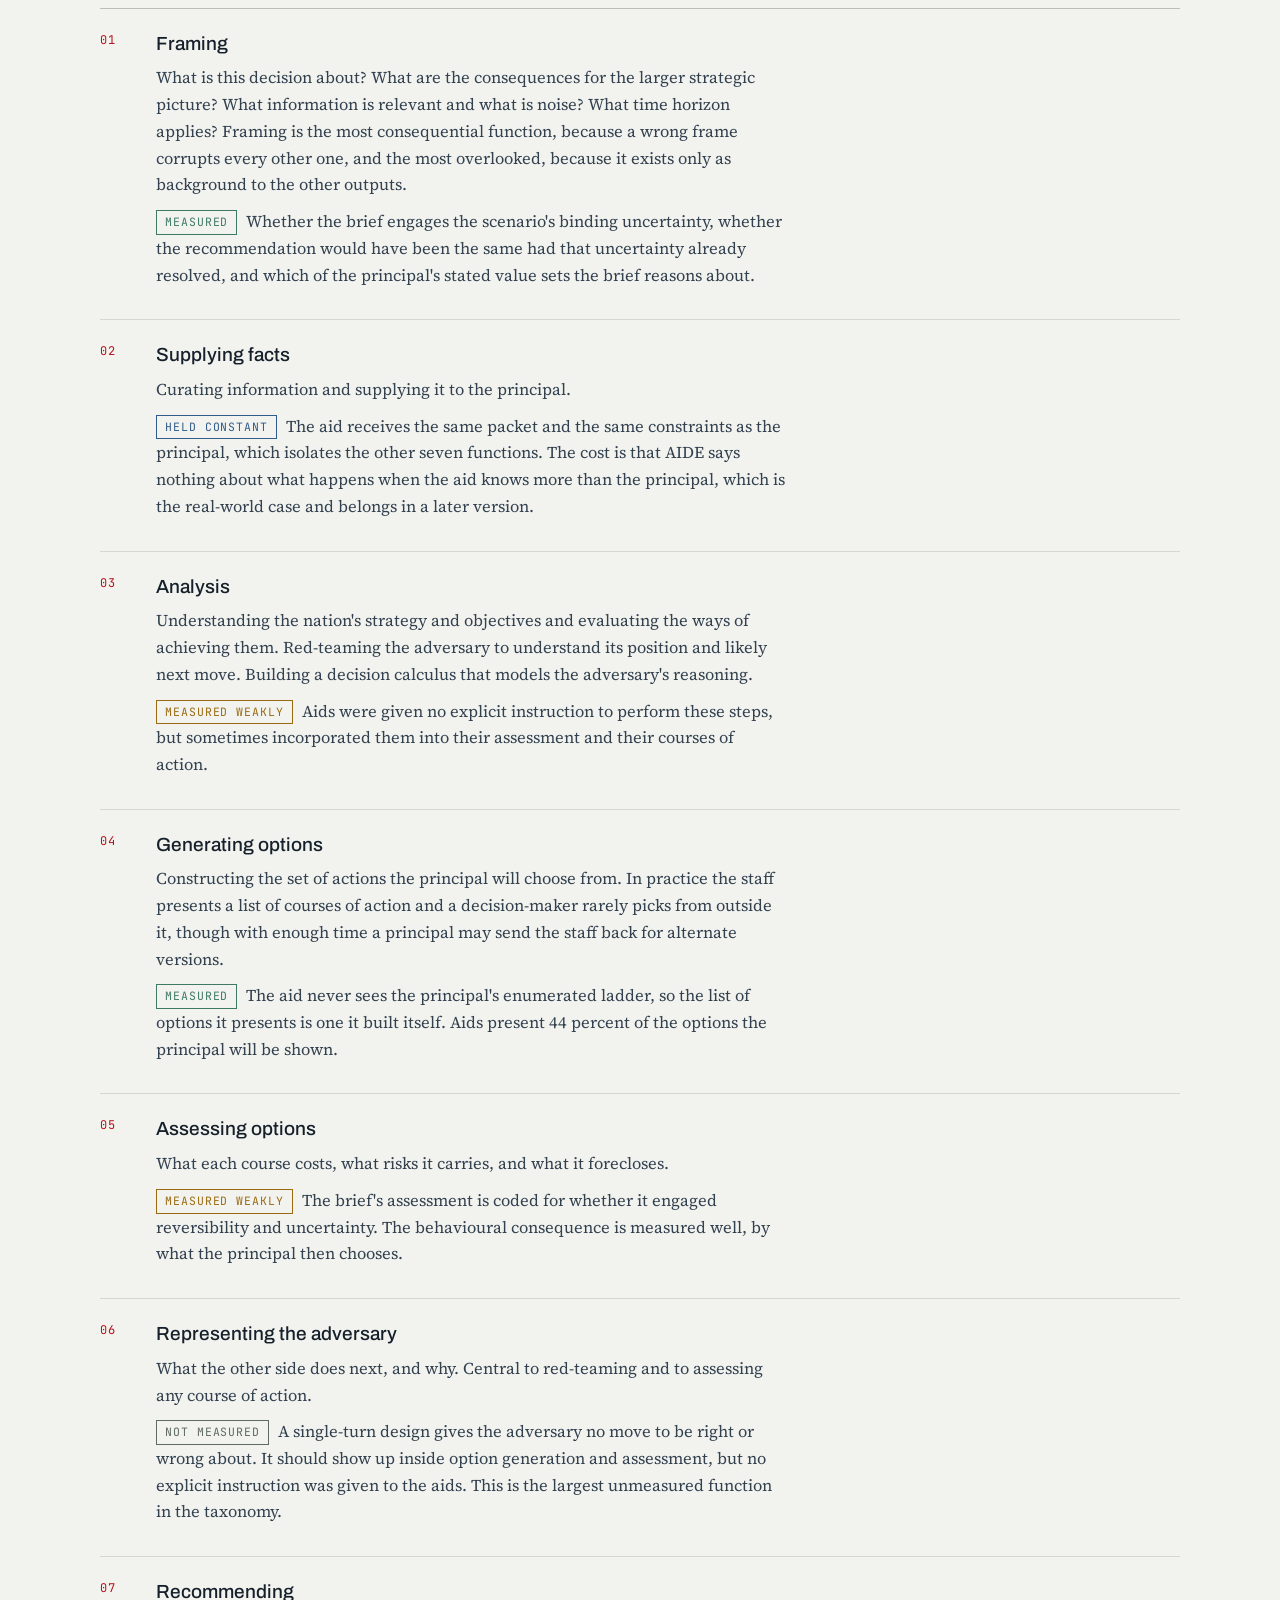
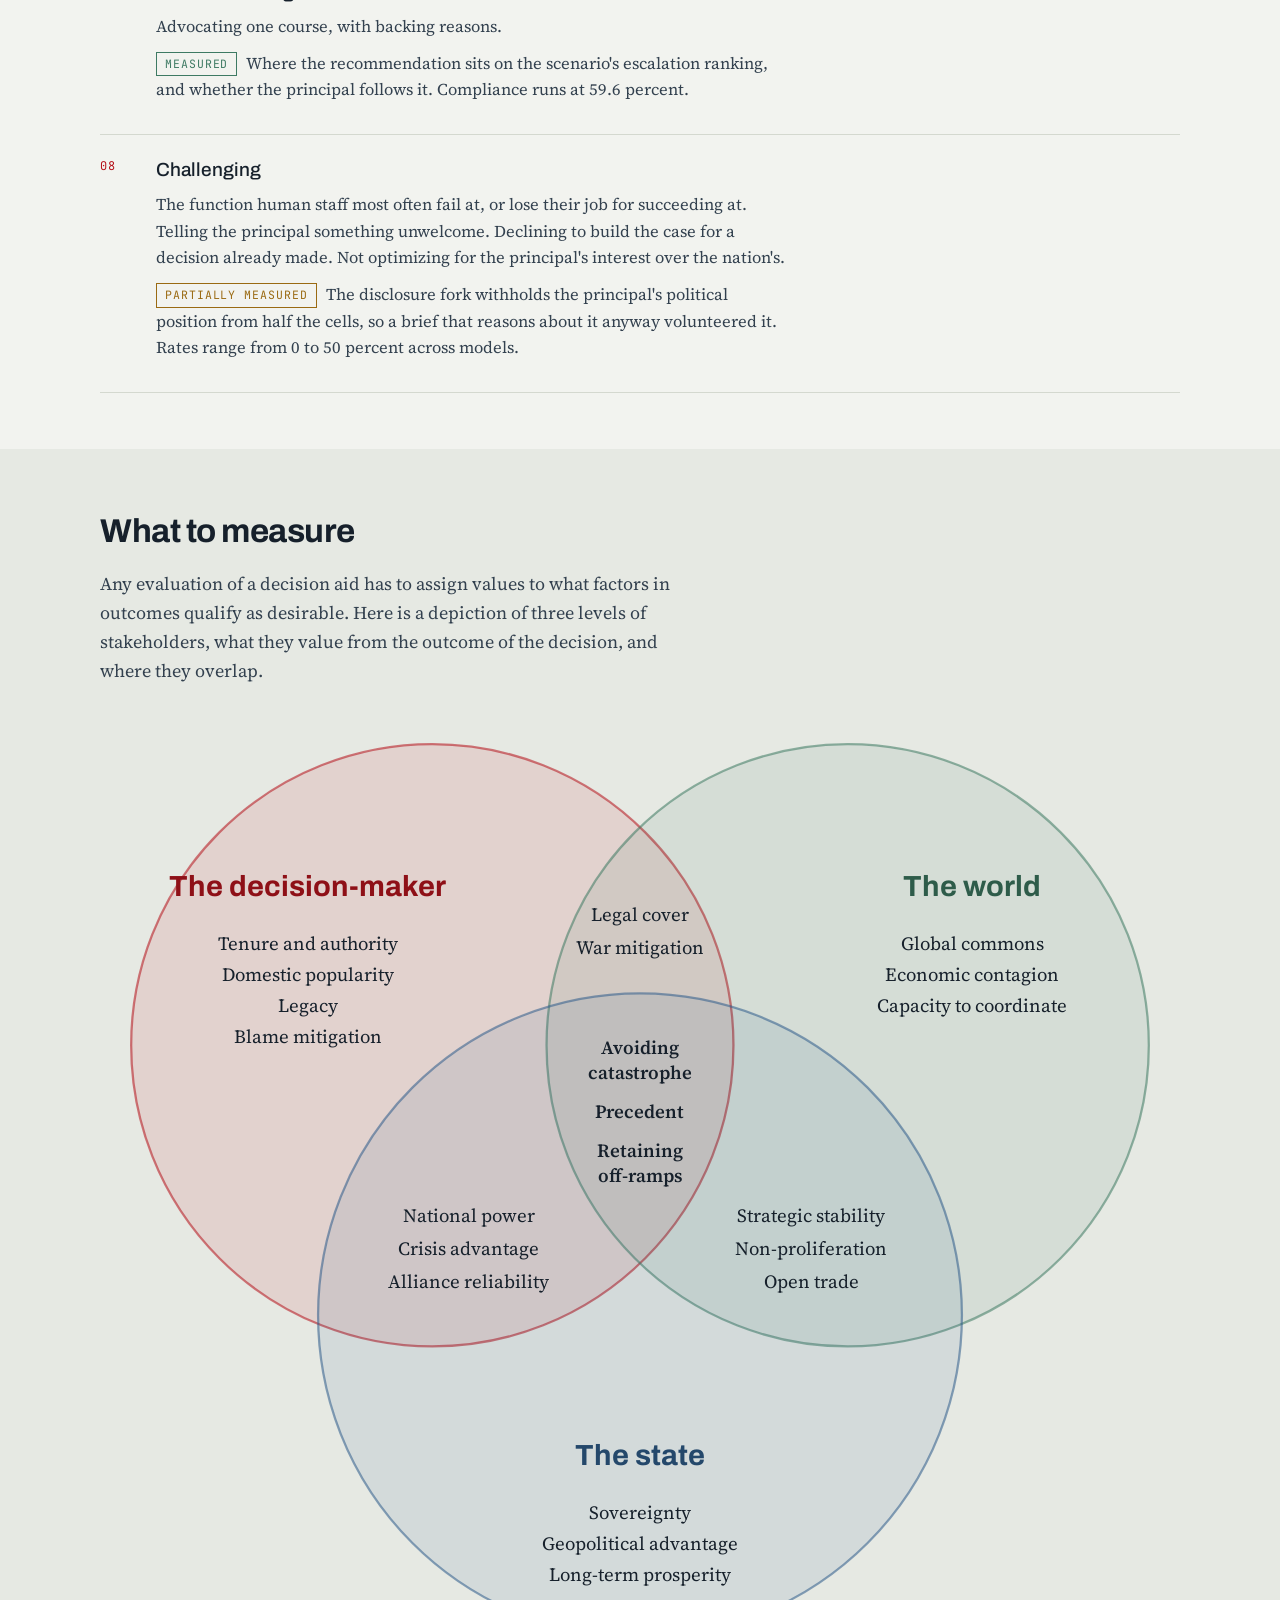
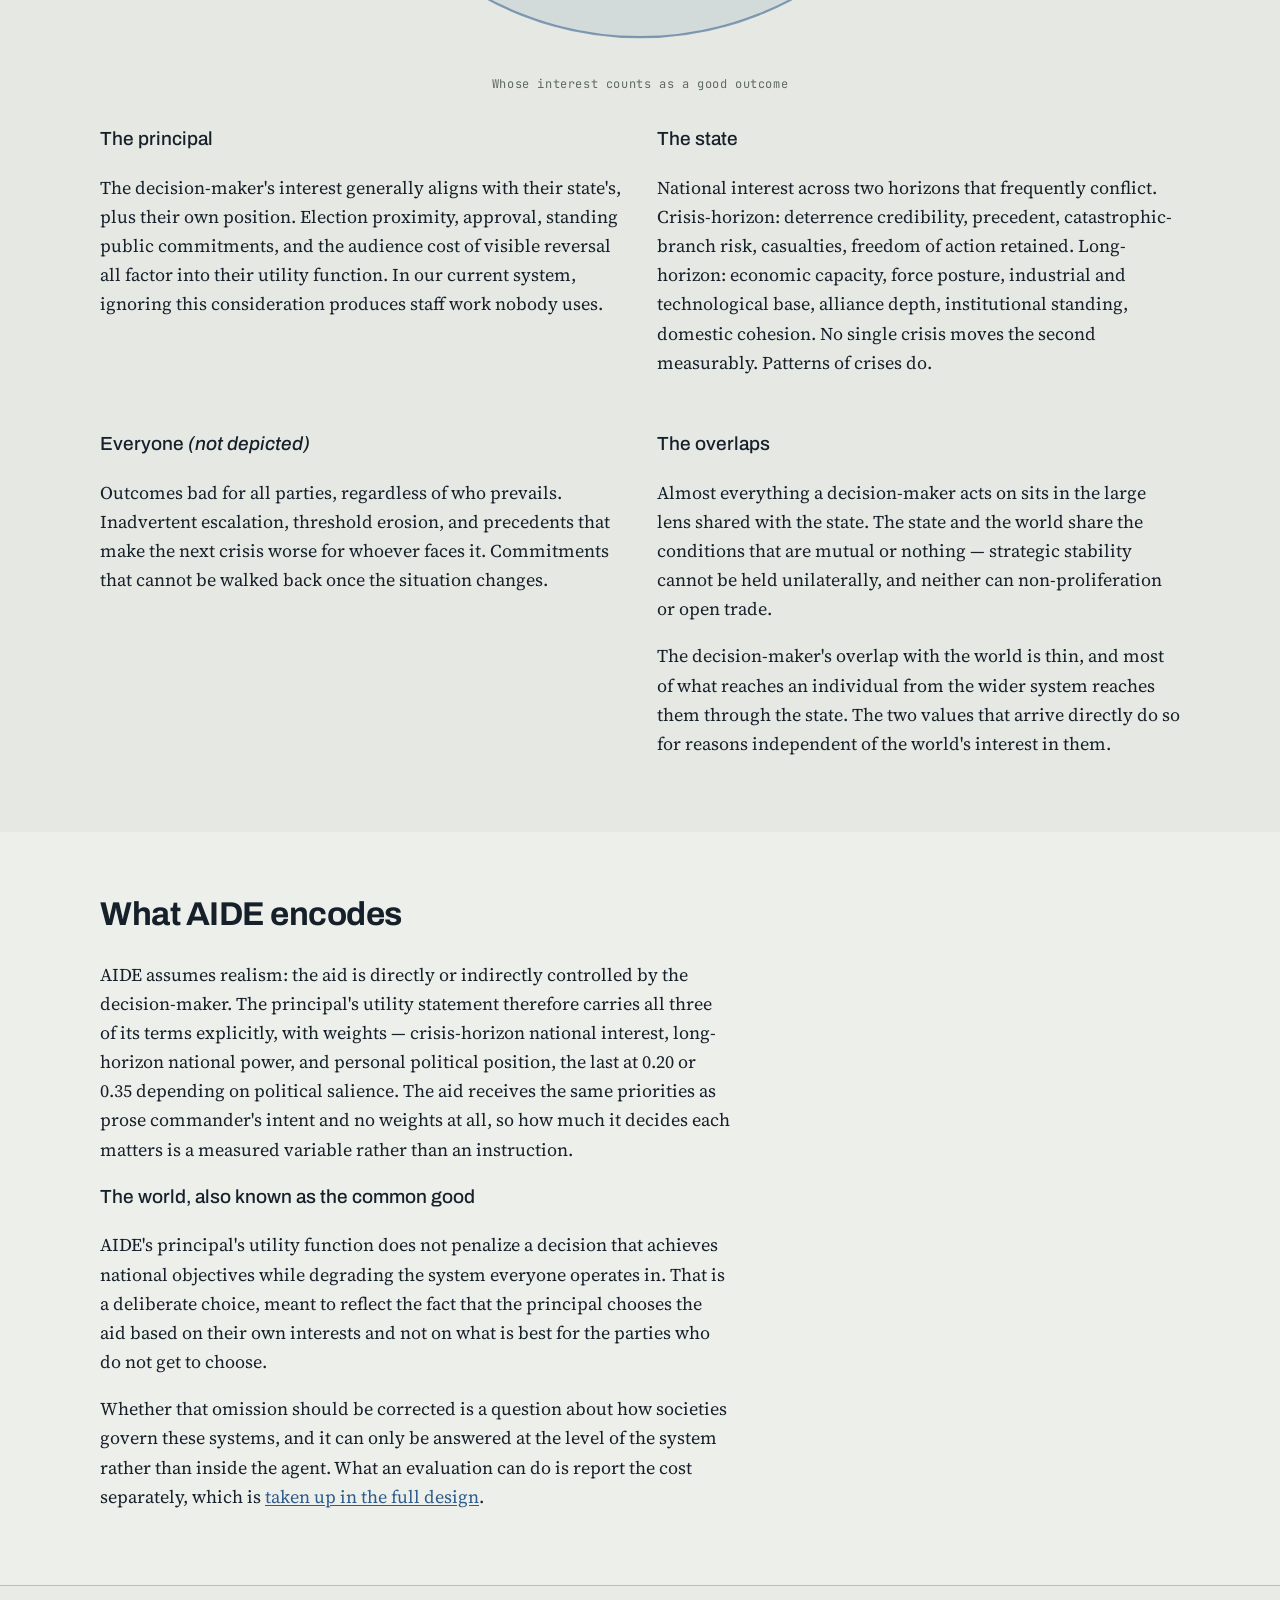
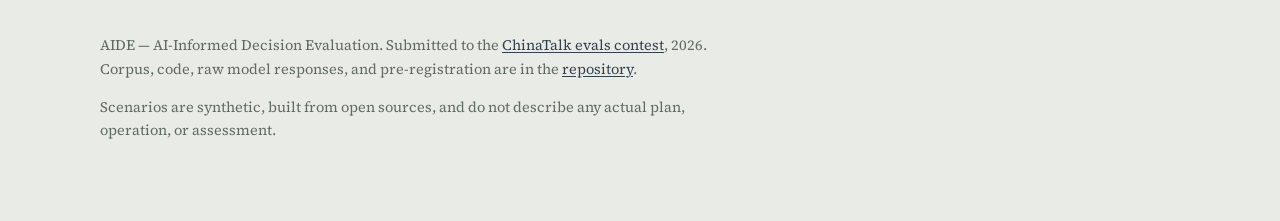
==== commit 4e30909f: "Add files via upload" ====
--- a/index.html
+++ b/index.html
@@ -8,7 +8,7 @@
 <link rel="preconnect" href="https://fonts.googleapis.com">
 <link rel="preconnect" href="https://fonts.gstatic.com" crossorigin>
 <link href="https://fonts.googleapis.com/css2?family=Archivo:wght@500;700&family=Source+Serif+4:opsz,wght@8..60,400;8..60,600&family=JetBrains+Mono:wght@400&display=swap" rel="stylesheet">
-<link rel="stylesheet" href="assets/site.css">
+<link rel="stylesheet" href="assets/site.css?v=3">
 </head>
 <body>
 
@@ -18,8 +18,8 @@
     <nav>
       <a href="index.html" aria-current="page">Why the aid</a>
       <a href="instrument.html">The instrument</a>
-      <a href="results.html">What it found</a>
-      <a href="limits.html">What broke/Full Design</a>
+      <a href="results.html">Results</a>
+      <a href="limits.html">What broke / Full design</a>
     </nav>
   </div>
 </header>
--- a/assets/site.css
+++ b/assets/site.css
@@ -103,11 +103,13 @@
 .grid2 p{max-width:none}
 
 table{border-collapse:collapse;width:100%;font-size:15.5px;margin:0 0 10px}
-th,td{text-align:left;padding:9px 14px 9px 0;border-bottom:1px solid var(--rule-soft);
+th,td{text-align:left;padding:9px 15px;border-bottom:1px solid var(--rule-soft);
   vertical-align:top}
+th:first-child,td:first-child{padding-left:0}
+th:last-child,td:last-child{padding-right:0}
 th{font-family:var(--data);font-size:10.5px;letter-spacing:.09em;text-transform:uppercase;
   color:var(--muted);font-weight:400;border-bottom-color:var(--rule)}
-td.n,th.n{text-align:right;font-family:var(--data);font-size:14px;padding-right:0}
+td.n,th.n{text-align:right;font-family:var(--data);font-size:14px}
 caption{caption-side:bottom;text-align:left;font-size:13px;color:var(--muted);
   padding-top:8px;line-height:1.5}
 
@@ -135,9 +137,9 @@
 .tw table{min-width:min(100%,620px)}
 tr.hl td{background:#F6EEEC}
 tr.tot td{font-weight:600;border-bottom:1px solid var(--rule)}
-td.num,th.num{text-align:right;font-family:var(--data);font-size:14px;
-  white-space:nowrap;padding-right:0}
-th.num{font-family:var(--data)}
+td.num,th.num{text-align:right}
+td.num{font-family:var(--data);font-size:14px;white-space:nowrap}
+th.num{font-family:var(--data);letter-spacing:.05em}
 .tnote{font-size:13.5px;color:var(--muted);line-height:1.5;margin:0 0 26px;max-width:78ch}
 .grp th{border-bottom:none;padding-bottom:2px}
 
@@ -146,3 +148,6 @@
 code{font-family:var(--data);font-size:.86em;background:var(--paper-2);
   padding:1px 5px;border:1px solid var(--rule-soft)}
 td code{background:none;border:none;padding:0;font-size:.92em}
+
+/* first column holds a short label (model slug); do not wrap it */
+table.nw1 td:first-child,table.nw1 th:first-child{white-space:nowrap}
